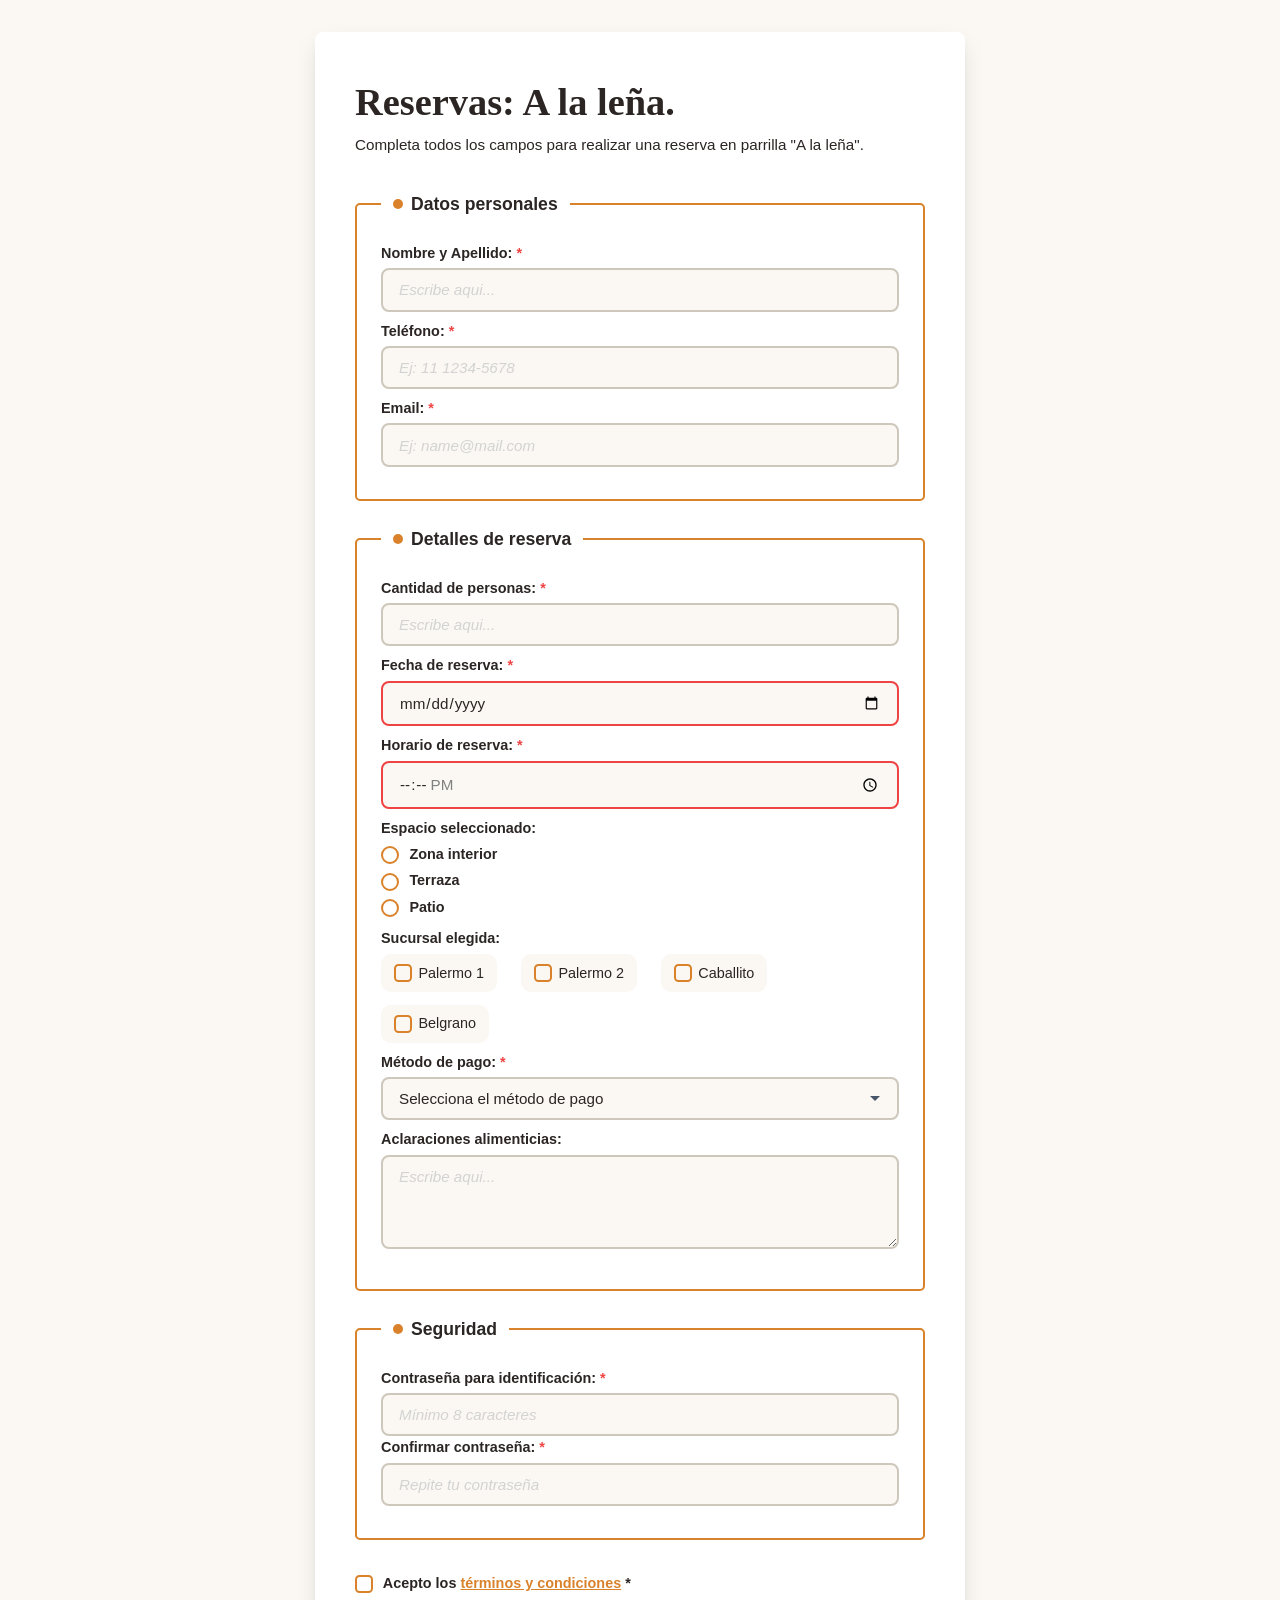
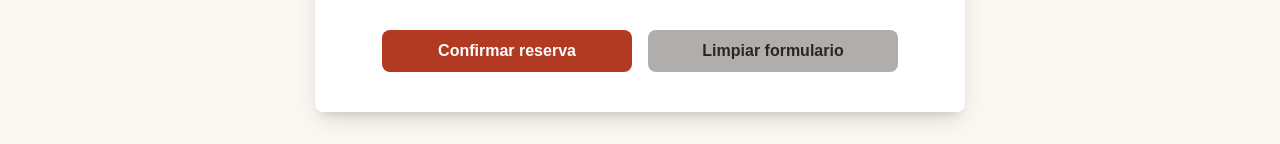
==== formulario.html @ 96b6251f "archivos" ====
<!DOCTYPE html>
<html lang="es">
<head>
    <meta charset="UTF-8">
    <meta name="viewport" content="width=device-width, initial-scale=1.0">
    <title>Formulario</title>
    <link rel="stylesheet" href="styles.css">
</head>
<body>

   <div>
     <h1>Reservas: A la leña.</h1>
     <p id="1">Completa todos los campos para realizar una reserva en parrilla "A la leña".</p>

        <form action="#" method="POST" id="registroForm">
        
        <fieldset>
            <legend>Datos personales</legend>

            <div>
                <label for="nombre">Nombre y Apellido:</label>
                <input type="text" id="nombre" name="nombre" placeholder="Escribe aqui..." required>
            </div>
            
            <div>
                <label for="tel">Teléfono:</label>
                <input type="tel" name="tel" id="tel" placeholder="Ej: 11 1234-5678" maxlength="12" required>
            </div>

            <div>
                <label for="email">Email:</label>
                <input type="email" id="email" name="email" placeholder="Ej: name@mail.com" required>
            </div>
        </fieldset>

        <fieldset>
            <legend>Detalles de reserva</legend>

            <div>
                <label for="dni">Cantidad de personas:</label>
                <input type="number" id="personas" name="personas" min="1" max="20" placeholder="Escribe aqui..." required>
            </div>

            <div>
                <label for="reserva">Fecha de reserva:</label>
                <input type="date" id="reserva" name="reserva" placeholder="Escribe aqui..." required>
            </div>

            <div>
                <label for="horario">Horario de reserva: </label>
                <input type="time" id="horario" name="horario" min="12:00" max="23:30" step="1800" required>
            </div>

            <div>
                <label for="turno" >Espacio seleccionado:</label>
                <label>
                    <input type="radio" name="espacio" value="adentro" class="checkbox-input">
                    Zona interior
                </label>

                <label>
                    <input type="radio" name="espacio" value="terraza"class="checkbox-input">
                    Terraza
                </label>

                <label>
                    <input type="radio" name="espacio" value="patio"class="checkbox-input">
                    Patio
                </label>
            </div>

            <div>
                <label for="Sucursales">Sucursal elegida:</label>
                <div>
                    <label>
                        <input type="checkbox" name="sucursal" value="Palermo1">
                        Palermo 1
                    </label>
                        
                    <label>
                        <input type="checkbox" name="sucursal" value="Palermo2">
                        Palermo 2
                    </label>

                    <label>
                        <input type="checkbox" name="sucursal" value="Caballito">
                        Caballito
                    </label>
                        
                    <label>
                        <input type="checkbox" name="sucursal" value="Belgrano">
                        Belgrano
                    </label>
                    
                </div>
            </div>

            <div>
                <label for="pago">Método de pago:</label>
                <select name="pago" id="pago" required>
                    <option value="">Selecciona el método de pago</option>
                    <option value="MT">Efectivo</option>
                    <option value="DÑ">Tarjeta de crédito</option>
                    <option value="AR">Tarjeta de débito</option>
                    <option value="PR">Tarjeta virtual</option>
                    <option value="LL">Criptomonedas</option></select>
            </div>

            <div>
                <label for="motivo">Aclaraciones alimenticias:</label>
                <textarea name="comentarios" id="comentarios" rows="4" placeholder="Escribe aqui..."></textarea>
            </div>
        </fieldset>

        <fieldset>
            <legend>Seguridad</legend>

            <label for="password">Contraseña para identificación:</label>
            <input type="password" name="password" id="password" placeholder="Mínimo 8 caracteres" minlength="8"  required>

            <div>
                <label for="confirmPassword">Confirmar contraseña:</label>
                <input type="password" id="confirmPassword" name="confirmPassword" placeholder="Repite tu contraseña" minlength="8" required>
            </div>
        </fieldset>

            <div>
                <label>
                    <input type="checkbox" name="termycond" required>
                    Acepto los <a href="#">términos y condiciones</a> *
                </label>
            </div>

            <div>
                <button type="submit">Confirmar reserva</button>
                <button type="reset">Limpiar formulario</button>
            </div>
    </div>  
    </form>
</body>
</html>


<!-- Este formulario fue hecho por Thomas Mulvihill :) -->
---- styles.css ----
*{
    box-sizing: border-box;
    padding: 0;
    margin: 0;
}

:root {
  --color-fondo: #FBF8F3;
  --color-contenedor: #FFFFFF;
  --color-primario: #B23A22;
  --color-secundario: #2B2523;
  --color-acento: #D9822B;
  --color-texto: #2B2523;
  
  --fuente-titulos: 'Georgia', serif;
  --fuente-cuerpo: 'Montserrat', sans-serif;
}


h1,h2 {
        font-family: var(--fuente-titulos);
        font-size: 2.4rem;
}

h1 + p {
    color: var(--color-texto);
    margin-bottom: 2rem;
    font-size: 0.95rem;
}

body {
    background-color: var(--color-fondo);
    min-height: 100vh;
    display: flex;
    justify-content: center;
    align-items: center;
    padding: 2rem;
    line-height: 1.6;
    font-family: var(--fuente-cuerpo);
    color: var(--color-texto);
}

body > div {
    transition: transform 0.3s ease, box-shadow 0.3s ease;
}

body > div:hover {
    box-shadow: 0 0 15px 5px rgba(244, 244, 244, 0.35);
}

input::placeholder,
textarea::placeholder {
    color: lightgray;
    font-style: italic;
}

body > div {
    background: var(--color-contenedor);
    border-radius:8px;
    box-shadow: 0 10px 25px -5px rgba(0, 0, 0, 0.15),
                0 8px 10px -6px rgba(0, 0, 0, 0.1);
    padding: 2.5rem;
    width: 100%;
    max-width: 650px;
}

form {
    display: flex;
    flex-direction: column; 
    gap: 1.5rem;
}

fieldset {
    border: 2px solid var(--color-acento);
    border-radius: 5px;
    padding: 1.5rem;
    transition: box-shadow 0.3s ease;
}

fieldset:hover {
    border-color: var(--color-primario);
    box-shadow: 0 0 15px 10px rgba(0, 0, 0, 0.15);
}

legend {
    font-weight: 700;
    font-size: 1.1rem;
    color:var(--color-texto);
    padding:0 0.75rem;
    align-items: center;
    display: flex;
    gap: 0.5rem; 
}

legend::before {
    content: '';
    display: inline-block;
    width: 10px;
    height: 10px;
    background: var(--color-acento);
    border-radius: 50%;
}

fieldset > div {
    margin-bottom: 0.5rem;
}

label {
    display: block;
    font-weight: 600;
    font-size: 0.9rem;
    color: var(--color-secundario);
    margin-bottom: 0.2rem;
    cursor: pointer;
}

input[type="text"],
input[type="email"],
input[type="tel"],
input[type="number"],
input[type="date"],
input[type="time"],
input[type="password"],
select,
textarea {
    width: 100%;
    padding: 0.7rem 1rem;              /* thoto: vertical | horizontal */
    border: 2px solid #cec7bb;
    border-radius: 8px;
    font-size: 0.95rem;
    font-family: var(--fuente-cuerpo); 
    color: var(--color-secundario);
    background: var(--color-fondo);
    outline: none;
}

input[type="text"]:focus,
input[type="tel"]:focus,
input[type="email"]:focus,
input[type="number"]:focus,
input[type="date"]:focus,
input[type="time"]:focus,
input[type="password"]:focus,
select:focus,
textarea:focus {
    border-color: var(--color-primario);
    box-shadow: 0 0 0 3px rgba(197, 122, 90, 0.230);
    background: #ffffff;
}

select {
    appearance: none;
    background-image: url("data:image/svg+xml,%3Csvg xmlns='http://www.w3.org/2000/svg' width='12' height='12' viewBox='0 0 12 12'%3E%3Cpath fill='%23475569' d='M6 8L1 3h10z'/%3E%3C/svg%3E");
    background-repeat: no-repeat;
    background-position: right 1rem center; 
    padding-right: 2.5rem;
    cursor: pointer;
}

input[type="radio"],
input[type="checkbox"] {
    appearance: none;
    -webkit-appearance: none;
    width: 18px;
    height: 18px;
    border: 2px solid var(--color-acento);
    margin-right: 0.4rem;
    vertical-align: middle;
    cursor: pointer;
    position: relative;
    flex-shrink: 0;
    transition: transform 0.2s ease-in-out;
}

input[type="radio"] {
    border-radius: 50%;
}

input[type="checkbox"] {
    border-radius: 25%;
}

input[type="radio"]:checked {
    background: var(--color-primario);
    border-color: var(--color-acento);
    box-shadow: inset 0 0 0 3px #ffffff;
}

input[type="checkbox"]:checked {
    border-color: var(--color-acento);
    background: var(--color-primario);
    background-image: url("data:image/svg+xml,%3Csvg xmlns='http://www.w3.org/2000/svg' width='12' height='12' viewBox='0 0 24 24' fill='none' stroke='white' stroke-width='3' stroke-linecap='round' stroke-linejoin='round'%3E%3Cpolyline points='20 6 9 17 4 12'%3E%3C/polyline%3E%3C/svg%3E");
    background-position: center;
    background-repeat: no-repeat;
}

input[type="radio"]:hover,
input[type="checkbox"]:hover {
    transform: scale(1.2);
}

fieldset > div > div {
    display: flex;
    flex-wrap: wrap;
    gap: 0.8rem 1.5rem;           /* thoto: espacio entre filas | espacio entre columnas */
    margin-top: 0.3rem;
}

fieldset > div > div label {
    display: inline-flex;
    align-items: center; 
    font-weight: 500;
    font-size: 0.9rem;
    margin-bottom: 0;
    cursor: pointer;
    padding: 0.4rem 0.75rem;
    border-radius: 10px;
    background: var(--color-fondo);
    border: 1px solid transparent;
}

fieldset > div > div label:has(input:checked) {
    background: #bc4f39; 
    border-color: var(--color-secundario); 
    color: var(--color-fondo);
    font-weight: 500;
}

textarea {
    resize: vertical;
    min-height: 80px;
}

form > div:has(input[name="termycond"]) {
    display: flex;
    align-items: flex-start;
    padding: 0.5rem 0;
}

form > div:has(input[name="termycond"]) label {
    display: inline-block;
    align-items: flex-start;
}

form > div:has(input[name="termycond"]) a {
    color: var(--color-acento);
    text-decoration: underline;
    font-weight: 600;
}

form > div:has(input[name="termycond"]) a:hover {
    color: var(--color-primario);
    text-decoration: none;
}

form > div:last-child {
    display: flex;
    gap: 1rem;
    justify-content: center;
    flex-wrap: wrap;
}

button {
    font-family: inherit;
    font-size: 1rem;
    font-weight: 550;
    padding: 0.75rem 2rem;         /* relleno vertical | horizontal */
    border: none;
    border-radius: 8px;
    cursor: pointer;
    display: inline-flex;
    align-items: center;
    justify-content: center;
    gap: 0.5rem;
}

button[type="submit"] {
    background: var(--color-primario);
    color: white;
    flex: 1;
    max-width: 250px;
}

button[type="submit"]:hover {
    transform: translateY(-2px);
    box-shadow: 0 6px 20px rgba(186, 165, 99, 0.35);
}

button[type="submit"]:active {
    transform: translateY(0);
}

button[type="reset"] {
    background: #afaead;
    color: var(--color-secundario);
    flex: 1;
    max-width: 250px;
}

button[type="reset"]:hover {
    background: var(--color-acento);
    color: var(--color-secundario);
    transform: translateY(-2px);
}


button[type="reset"]:active {
    transform: translateY(0);
}


input:invalid:not(:placeholder-shown):not(:focus):not([type="radio"]):not([type="checkbox"]) {
    border-color: #ef4444;
}

label:has(+ input[required])::after,
label:has(+ select[required])::after {
    content: ' *';
    color: #ef4444;
    font-weight: 700;
}
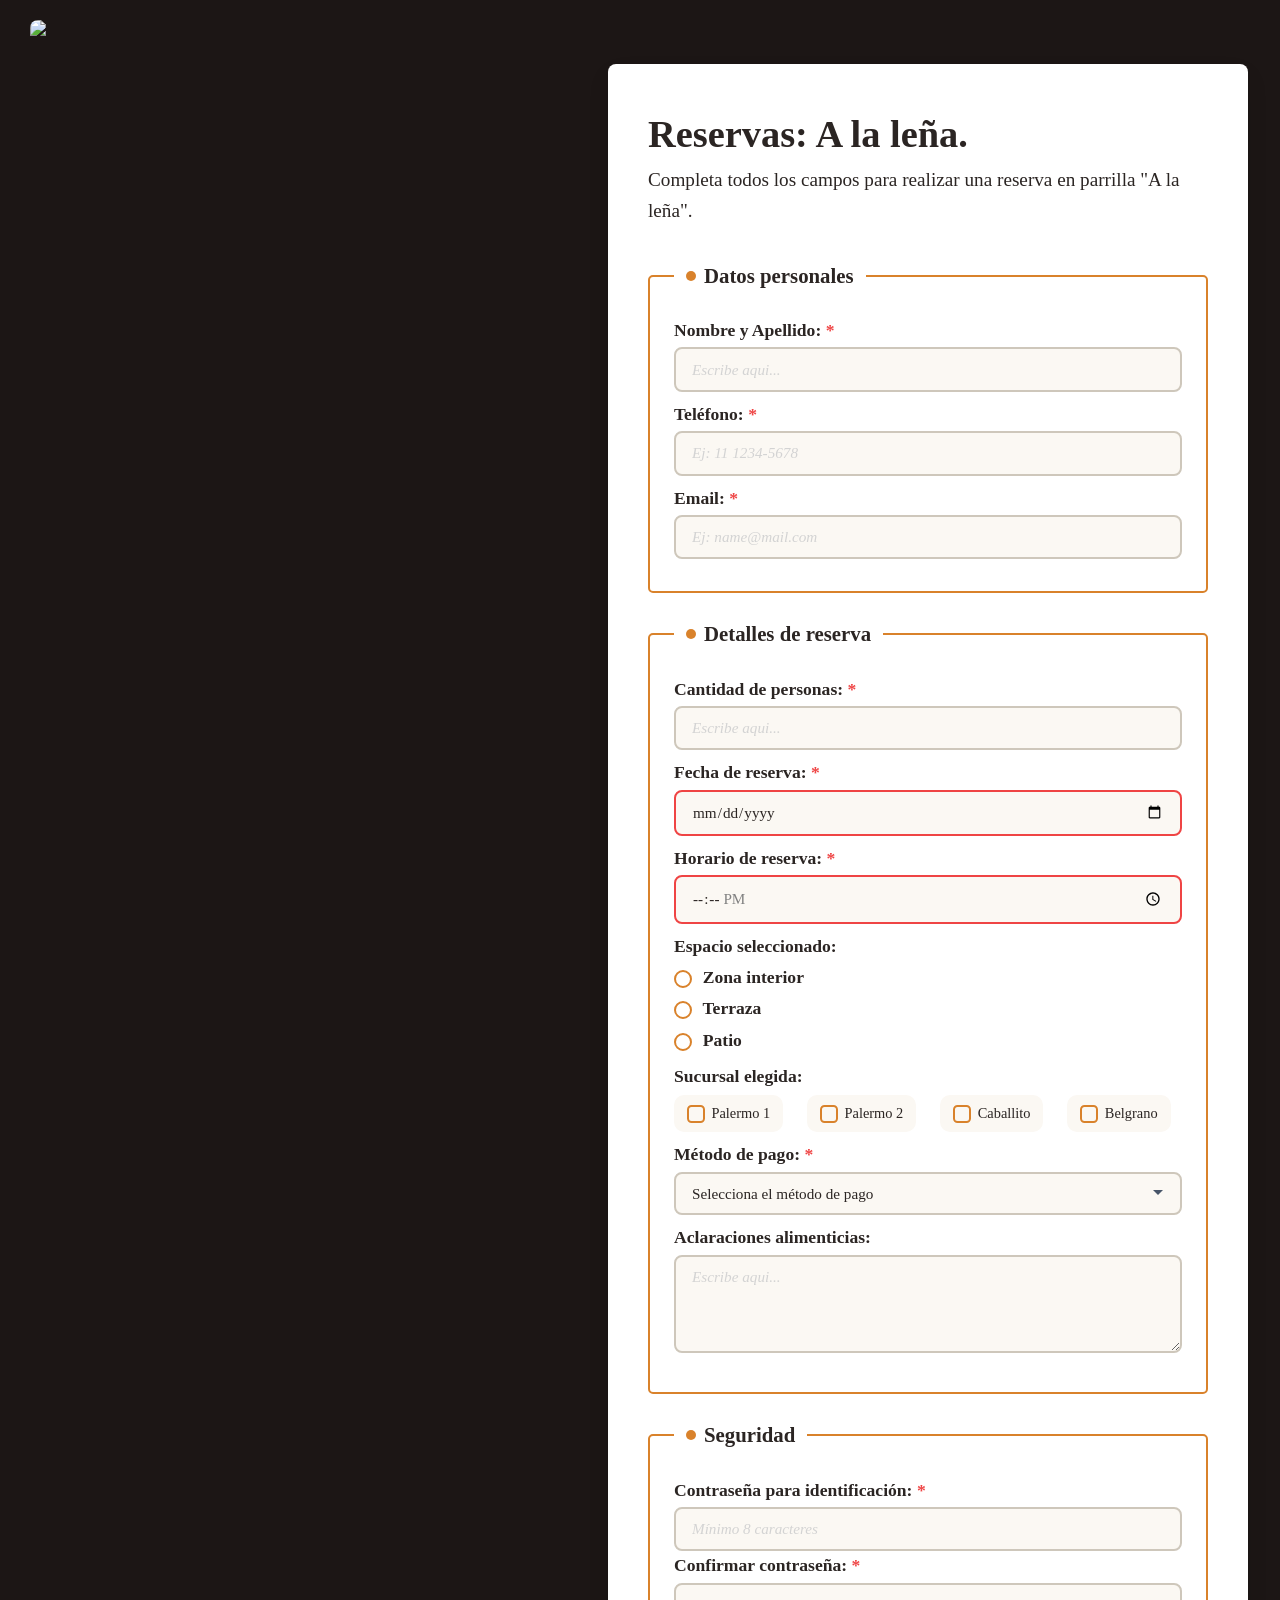
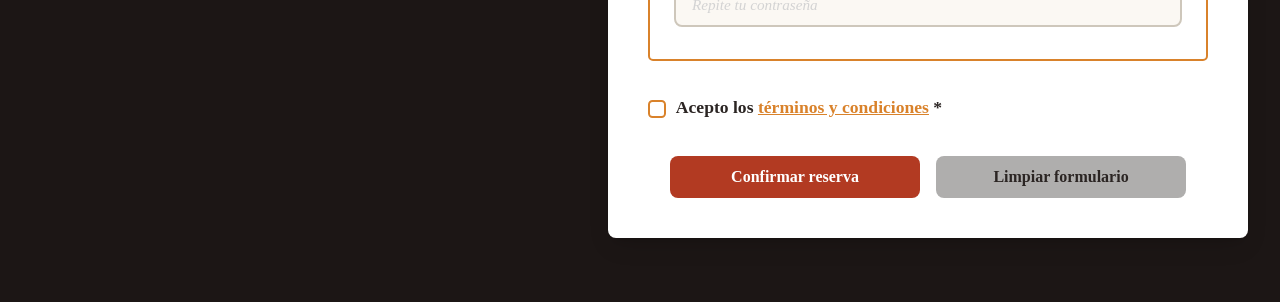
==== commit a3051ddc: "Fin formulario" ====
--- a/formulario.html
+++ b/formulario.html
@@ -4,9 +4,10 @@
     <meta charset="UTF-8">
     <meta name="viewport" content="width=device-width, initial-scale=1.0">
     <title>Formulario</title>
-    <link rel="stylesheet" href="styles.css">
+    <link rel="stylesheet" href="styles_form.css">
 </head>
 <body>
+    <img class="imagen-banner" src="img/lugar.jpg" alt=" ">
 
    <div>
      <h1>Reservas: A la leña.</h1>
--- a/styles_form.css
+++ b/styles_form.css
@@ -0,0 +1,341 @@
+
+*{
+    box-sizing: border-box;
+    padding: 0;
+    margin: 0;
+}
+
+:root {
+  --color-fondo: #FBF8F3;
+  --color-contenedor: #FFFFFF;
+  --color-primario: #B23A22;
+  --color-secundario: #2B2523;
+  --color-acento: #D9822B;
+  --color-texto: #2B2523;
+  --color-fondo-oscuro: #1C1615;
+  
+  --fuente-titulos: 'Georgia', serif;
+  --fuente-cuerpo: 'Garamond', serif;
+}
+
+
+h1,h2 {
+        font-family: var(--fuente-titulos);
+        font-size: 2.4rem;
+}
+
+h1 + p {
+    color: var(--color-texto);
+    margin-bottom: 2rem;
+    font-size: 1.2rem;
+}
+
+.imagen-banner{
+    position: fixed;
+    top: 20px;
+    left: 30px;
+    bottom: 20px;
+    z-index: 1;
+    width: 68vw;
+    height: 90vh;
+    object-fit: cover;
+    border-radius: 8px;
+}
+
+body {
+    background-color: var(--color-fondo-oscuro);
+    min-height: 100vh;
+    display: flex;
+    justify-content: flex-end;
+    align-items: center;
+    padding: 2rem;
+    line-height: 1.6;
+    font-family: var(--fuente-cuerpo);
+    color: var(--color-texto);
+    overflow-x: hidden;
+}
+
+body > div {
+    transition: transform 0.3s ease, box-shadow 0.3s ease;
+        align-items: flex-end;
+}
+
+body > div:hover {
+    box-shadow: 0 0 15px 5px rgba(244, 244, 244, 0.35);
+}
+
+input::placeholder,
+textarea::placeholder {
+    color: lightgray;
+    font-style: italic;
+}
+
+body > div {
+    background: var(--color-contenedor);
+    border-radius:8px;
+    box-shadow: 0 10px 25px -5px rgba(0, 0, 0, 0.15),
+                0 8px 10px -6px rgba(0, 0, 0, 0.1);
+    padding: 2.5rem;
+    width: 50vw;
+    position: relative;
+    max-width: 650px;
+    margin-top: 2rem;
+    margin-bottom: 2rem;
+    z-index: 2;
+}
+
+form {
+    display: flex;
+    flex-direction: column; 
+    gap: 1.5rem;
+}
+
+fieldset {
+    border: 2px solid var(--color-acento);
+    border-radius: 5px;
+    padding: 1.5rem;
+    transition: box-shadow 0.3s ease;
+}
+
+fieldset:hover {
+    border-color: var(--color-primario);
+    box-shadow: 0 0 15px 10px rgba(0, 0, 0, 0.15);
+}
+
+legend {
+    font-weight: 700;
+    font-size: 1.3rem;
+    color:var(--color-texto);
+    padding:0 0.75rem;
+    align-items: center;
+    display: flex;
+    gap: 0.5rem; 
+}
+
+legend::before {
+    content: '';
+    display: inline-block;
+    width: 10px;
+    height: 10px;
+    background: var(--color-acento);
+    border-radius: 50%;
+}
+
+fieldset > div {
+    margin-bottom: 0.5rem;
+}
+
+label {
+    display: block;
+    font-weight: 600;
+    font-size: 1.1rem;
+    color: var(--color-secundario);
+    margin-bottom: 0.2rem;
+    cursor: pointer;
+}
+
+input[type="text"],
+input[type="email"],
+input[type="tel"],
+input[type="number"],
+input[type="date"],
+input[type="time"],
+input[type="password"],
+select,
+textarea {
+    width: 100%;
+    padding: 0.7rem 1rem;              /* thoto: vertical | horizontal */
+    border: 2px solid #cec7bb;
+    border-radius: 8px;
+    font-size: 0.95rem;
+    font-family: var(--fuente-cuerpo); 
+    color: var(--color-secundario);
+    background: var(--color-fondo);
+    outline: none;
+}
+
+input[type="text"]:focus,
+input[type="tel"]:focus,
+input[type="email"]:focus,
+input[type="number"]:focus,
+input[type="date"]:focus,
+input[type="time"]:focus,
+input[type="password"]:focus,
+select:focus,
+textarea:focus {
+    border-color: var(--color-primario);
+    box-shadow: 0 0 0 3px rgba(197, 122, 90, 0.230);
+    background: #ffffff;
+}
+
+select {
+    appearance: none;
+    background-image: url("data:image/svg+xml,%3Csvg xmlns='http://www.w3.org/2000/svg' width='12' height='12' viewBox='0 0 12 12'%3E%3Cpath fill='%23475569' d='M6 8L1 3h10z'/%3E%3C/svg%3E");
+    background-repeat: no-repeat;
+    background-position: right 1rem center; 
+    padding-right: 2.5rem;
+    cursor: pointer;
+}
+
+input[type="radio"],
+input[type="checkbox"] {
+    appearance: none;
+    -webkit-appearance: none;
+    width: 18px;
+    height: 18px;
+    border: 2px solid var(--color-acento);
+    margin-right: 0.4rem;
+    vertical-align: middle;
+    cursor: pointer;
+    position: relative;
+    flex-shrink: 0;
+    transition: transform 0.2s ease-in-out;
+}
+
+input[type="radio"] {
+    border-radius: 50%;
+}
+
+input[type="checkbox"] {
+    border-radius: 25%;
+}
+
+input[type="radio"]:checked {
+    background: var(--color-primario);
+    border-color: var(--color-acento);
+    box-shadow: inset 0 0 0 3px #ffffff;
+}
+
+input[type="checkbox"]:checked {
+    border-color: var(--color-acento);
+    background: var(--color-primario);
+    background-image: url("data:image/svg+xml,%3Csvg xmlns='http://www.w3.org/2000/svg' width='12' height='12' viewBox='0 0 24 24' fill='none' stroke='white' stroke-width='3' stroke-linecap='round' stroke-linejoin='round'%3E%3Cpolyline points='20 6 9 17 4 12'%3E%3C/polyline%3E%3C/svg%3E");
+    background-position: center;
+    background-repeat: no-repeat;
+}
+
+input[type="radio"]:hover,
+input[type="checkbox"]:hover {
+    transform: scale(1.2);
+}
+
+fieldset > div > div {
+    display: flex;
+    flex-wrap: wrap;
+    gap: 0.8rem 1.5rem;           /* thoto: espacio entre filas | espacio entre columnas */
+    margin-top: 0.3rem;
+}
+
+fieldset > div > div label {
+    display: inline-flex;
+    align-items: center; 
+    font-weight: 500;
+    font-size: 0.9rem;
+    margin-bottom: 0;
+    cursor: pointer;
+    padding: 0.4rem 0.75rem;
+    border-radius: 10px;
+    background: var(--color-fondo);
+    border: 1px solid transparent;
+}
+
+fieldset > div > div label:has(input:checked) {
+    background: #bc4f39; 
+    border-color: var(--color-secundario); 
+    color: var(--color-fondo);
+    font-weight: 500;
+}
+
+textarea {
+    resize: vertical;
+    min-height: 80px;
+}
+
+form > div:has(input[name="termycond"]) {
+    display: flex;
+    align-items: flex-start;
+    padding: 0.5rem 0;
+}
+
+form > div:has(input[name="termycond"]) label {
+    display: inline-block;
+    align-items: flex-start;
+}
+
+form > div:has(input[name="termycond"]) a {
+    color: var(--color-acento);
+    text-decoration: underline;
+    font-weight: 600;
+}
+
+form > div:has(input[name="termycond"]) a:hover {
+    color: var(--color-primario);
+    text-decoration: none;
+}
+
+form > div:last-child {
+    display: flex;
+    gap: 1rem;
+    justify-content: center;
+    flex-wrap: wrap;
+}
+
+button {
+    font-family: inherit;
+    font-size: 1rem;
+    font-weight: 550;
+    padding: 0.75rem 2rem;         /* relleno vertical | horizontal */
+    border: none;
+    border-radius: 8px;
+    cursor: pointer;
+    display: inline-flex;
+    align-items: center;
+    justify-content: center;
+    gap: 0.5rem;
+}
+
+button[type="submit"] {
+    background: var(--color-primario);
+    color: white;
+    flex: 1;
+    max-width: 250px;
+}
+
+button[type="submit"]:hover {
+    transform: translateY(-2px);
+    box-shadow: 0 6px 20px rgba(186, 165, 99, 0.35);
+}
+
+button[type="submit"]:active {
+    transform: translateY(0);
+}
+
+button[type="reset"] {
+    background: #afaead;
+    color: var(--color-secundario);
+    flex: 1;
+    max-width: 250px;
+}
+
+button[type="reset"]:hover {
+    background: var(--color-acento);
+    color: var(--color-secundario);
+    transform: translateY(-2px);
+}
+
+
+button[type="reset"]:active {
+    transform: translateY(0);
+}
+
+
+input:invalid:not(:placeholder-shown):not(:focus):not([type="radio"]):not([type="checkbox"]) {
+    border-color: #ef4444;
+}
+
+label:has(+ input[required])::after,
+label:has(+ select[required])::after {
+    content: ' *';
+    color: #ef4444;
+    font-weight: 700;
+}
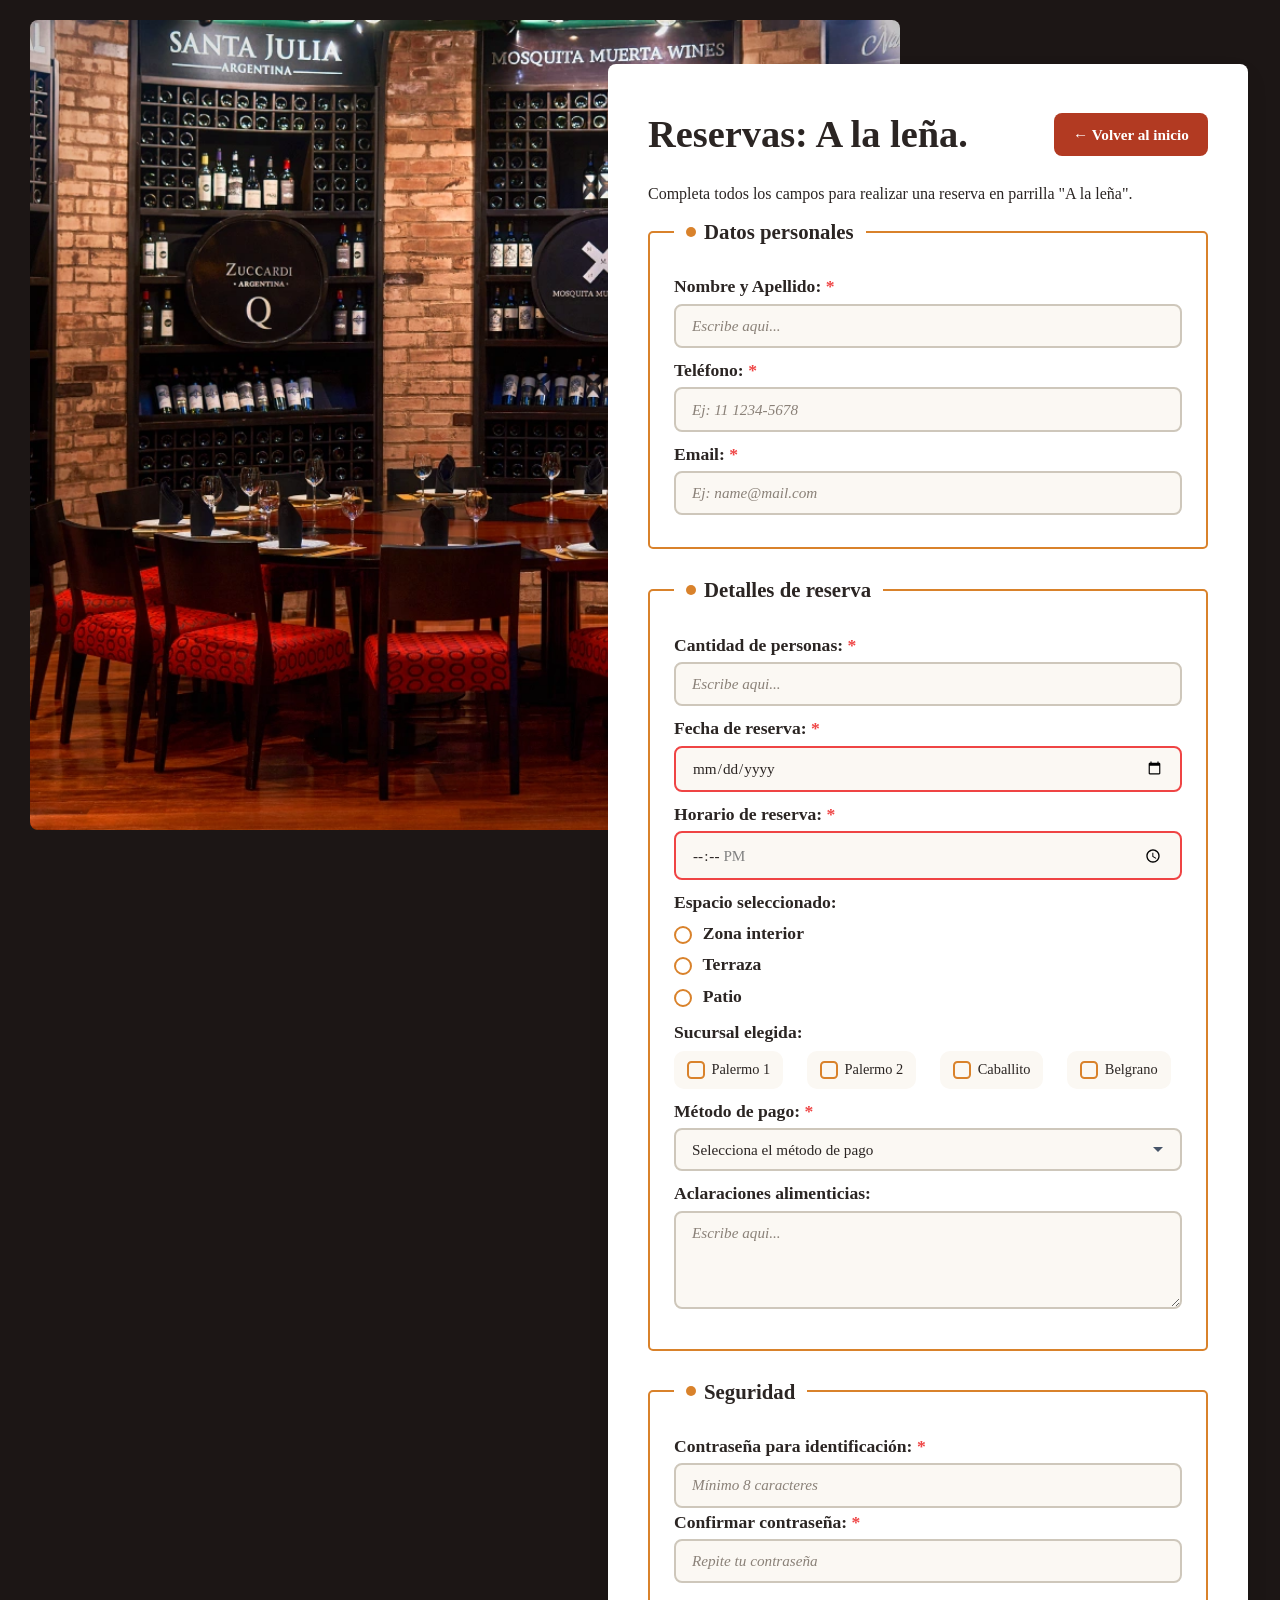
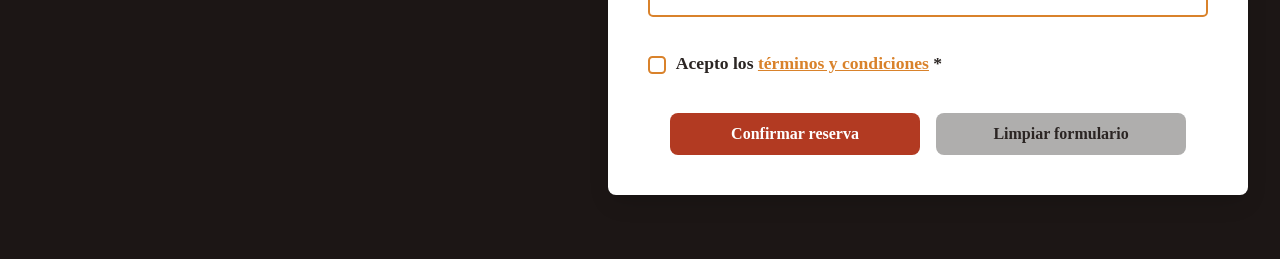
==== commit c23bc085: "Add files via upload" ====
--- a/formulario.html
+++ b/formulario.html
@@ -10,8 +10,11 @@
     <img class="imagen-banner" src="img/lugar.jpg" alt=" ">
 
    <div>
-     <h1>Reservas: A la leña.</h1>
-     <p id="1">Completa todos los campos para realizar una reserva en parrilla "A la leña".</p>
+        <div class="encabezados-form">
+        <h1>Reservas: A la leña.</h1>
+        <a href="index.html" class="boton-volver">← Volver al inicio</a>
+        <p id="1">Completa todos los campos para realizar una reserva en parrilla "A la leña".</p>
+        </div>
 
         <form action="#" method="POST" id="registroForm">
         
@@ -38,7 +41,7 @@
             <legend>Detalles de reserva</legend>
 
             <div>
-                <label for="dni">Cantidad de personas:</label>
+                <label for="personas">Cantidad de personas:</label>
                 <input type="number" id="personas" name="personas" min="1" max="20" placeholder="Escribe aqui..." required>
             </div>
 
@@ -53,7 +56,7 @@
             </div>
 
             <div>
-                <label for="turno" >Espacio seleccionado:</label>
+                <label for="espacio" >Espacio seleccionado:</label>
                 <label>
                     <input type="radio" name="espacio" value="adentro" class="checkbox-input">
                     Zona interior
@@ -71,7 +74,7 @@
             </div>
 
             <div>
-                <label for="Sucursales">Sucursal elegida:</label>
+                <label for="sucursal">Sucursal elegida:</label>
                 <div>
                     <label>
                         <input type="checkbox" name="sucursal" value="Palermo1">
@@ -136,8 +139,8 @@
                 <button type="submit">Confirmar reserva</button>
                 <button type="reset">Limpiar formulario</button>
             </div>
-    </div>  
     </form>
+    </div>
 </body>
 </html>
 
--- a/styles_form.css
+++ b/styles_form.css
@@ -24,10 +24,35 @@
         font-size: 2.4rem;
 }
 
-h1 + p {
+.encabezados-form + p {
     color: var(--color-texto);
     margin-bottom: 2rem;
     font-size: 1.2rem;
+}
+
+.encabezados-form {
+    display: flex;
+    justify-content: space-between;
+    align-items: center;
+    flex-wrap: wrap;
+    gap: 1rem;
+    margin-bottom: 0.5rem;
+}
+
+.boton-volver {
+    background: var(--color-primario);
+    color: #ffffff;
+    text-decoration: none;
+    font-weight: 600;
+    font-size: 0.95rem;
+    padding: 0.6rem 1.2rem;
+    border-radius: 8px;
+    transition: transform 0.2s ease;
+}
+
+.boton-volver:hover {
+    background: var(--color-acento);
+    transform: translateY(-2px);
 }
 
 .imagen-banner{
@@ -66,7 +91,7 @@
 
 input::placeholder,
 textarea::placeholder {
-    color: lightgray;
+    color: #8a8178;
     font-style: italic;
 }
 
@@ -303,7 +328,7 @@
 
 button[type="submit"]:hover {
     transform: translateY(-2px);
-    box-shadow: 0 6px 20px rgba(186, 165, 99, 0.35);
+    box-shadow: 0 6px 20px rgba(186,165,99, 0.35);
 }
 
 button[type="submit"]:active {
@@ -338,4 +363,6 @@
     content: ' *';
     color: #ef4444;
     font-weight: 700;
-}+}
+
+@media (max-width: 900px)
